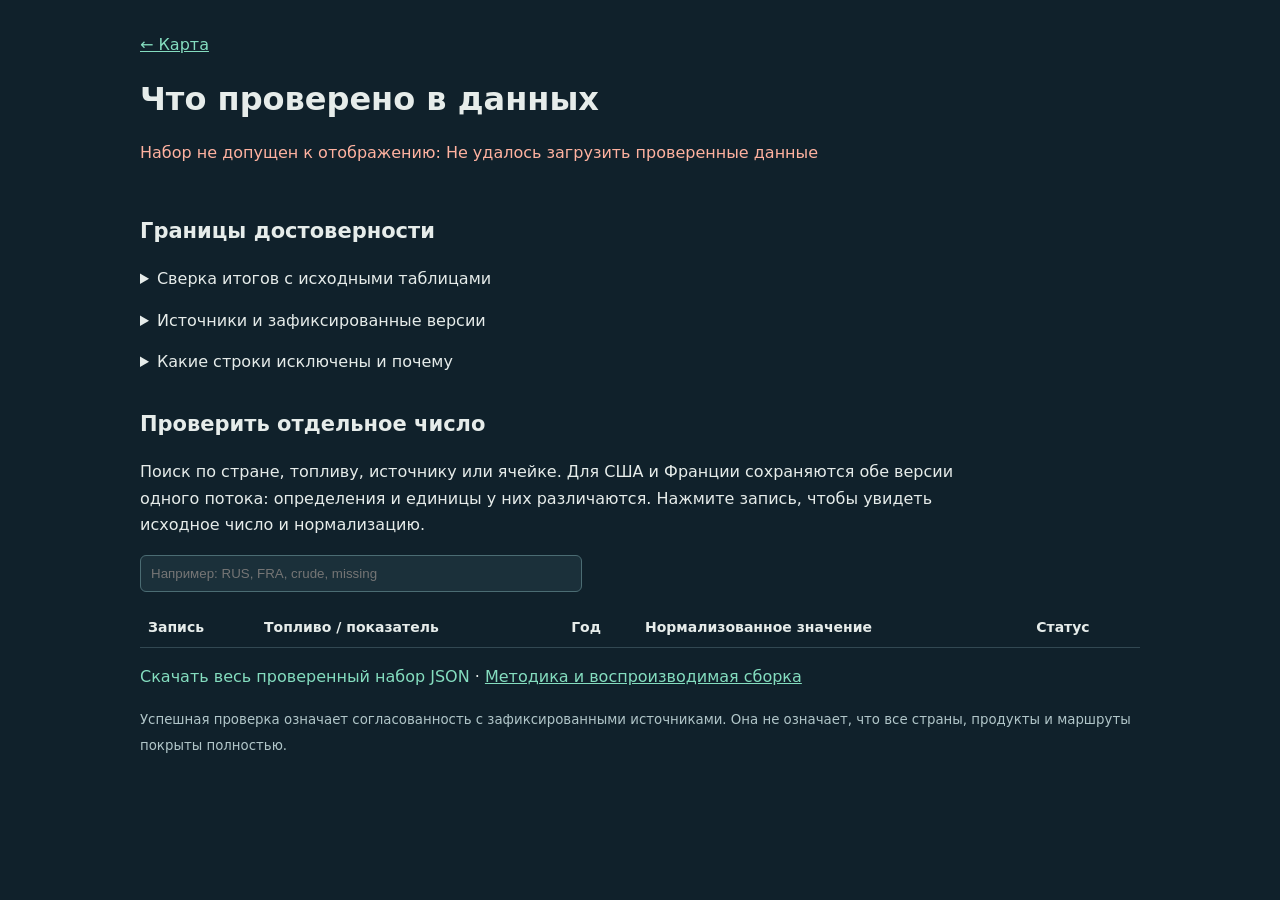
==== validation.html @ 815f2e3f "Add source normalization and end-to-end validation canary" ====
<!doctype html><html lang="ru"><head><meta charset="utf-8"><meta name="viewport" content="width=device-width, initial-scale=1"><title>Проверка данных · Oil Atlas</title><style>
:root{color-scheme:dark;font:16px/1.65 system-ui;background:#10212b;color:#e6ecea}body{max-width:1000px;margin:auto;padding:32px 22px}a{color:#84ddbf}h1{font-size:32px;line-height:1.2}h2{font-size:21px;margin-top:32px}p{max-width:850px}.badge{background:#23463e;border-radius:10px;padding:14px 18px}#metrics{display:flex;flex-wrap:wrap;gap:12px}.metric{padding:14px;background:#1b303a;border-radius:10px;min-width:125px}.metric strong{display:block;font-size:25px}details{margin:15px 0}summary{cursor:pointer}table{border-collapse:collapse;white-space:nowrap;width:100%;font-size:14px}td,th{padding:8px;text-align:left;border-bottom:1px solid #324852}.scroll{overflow:auto}input{background:#1b303a;color:inherit;border:1px solid #4b6c73;border-radius:6px;padding:10px;max-width:95%;width:420px}code{overflow-wrap:anywhere}small{color:#b1c6c9}li{margin:8px 0}.error{color:#ffb2a0}#record-detail{white-space:pre-wrap;overflow-wrap:anywhere;background:#1b303a;padding:15px;font-size:13px}button{background:#23463e;color:#e6ecea;border:1px solid #4b6c73;border-radius:6px;padding:8px;cursor:pointer}button.record{background:none;border:none;color:#84ddbf;text-align:left;padding:0;font:inherit}
</style><script src="data-loader.js?v=5" defer></script><script src="validation.js?v=5" defer></script></head><body>
<a href="./">← Карта</a><h1>Что проверено в данных</h1><p id="status" class="badge">Загружаем проверенный набор…</p><div id="metrics"></div><p id="scope"></p><h2>Границы достоверности</h2><ul id="limitations"></ul><details><summary>Сверка итогов с исходными таблицами</summary><p>В каждой строке — сумма извлечённых значений, опубликованный итог и допуск. Для округлённых таблиц допуск равен половине единицы последнего разряда на каждую строку и итог. Для Excel используются значения ячеек с допуском на вычисления.</p><div class="scroll"><table><thead><tr><th>Проверка</th><th>Сумма</th><th>Итог</th><th>Допуск</th><th>Единица</th></tr></thead><tbody id="checks"></tbody></table></div></details>
<details><summary>Источники и зафиксированные версии</summary><div id="sources"></div></details><details><summary>Какие строки исключены и почему</summary><p>Агрегаты и вложенные итоги не прибавляются к странам повторно. Исторические категории без положительного значения не становятся торговыми связями.</p><div id="excluded"></div></details>
<h2>Проверить отдельное число</h2><p>Поиск по стране, топливу, источнику или ячейке. Для США и Франции сохраняются обе версии одного потока: определения и единицы у них различаются. Нажмите запись, чтобы увидеть исходное число и нормализацию.</p><input id="search" placeholder="Например: RUS, FRA, crude, missing" aria-label="Поиск исходных записей"><p id="count"></p><div class="scroll"><table><thead><tr><th>Запись</th><th>Топливо / показатель</th><th>Год</th><th>Нормализованное значение</th><th>Статус</th></tr></thead><tbody id="observations"></tbody></table></div><pre id="record-detail" hidden></pre><p><a id="download" download>Скачать весь проверенный набор JSON</a> · <a href="https://github.com/razab/oil-atlas">Методика и воспроизводимая сборка</a></p><small>Успешная проверка означает согласованность с зафиксированными источниками. Она не означает, что все страны, продукты и маршруты покрыты полностью.</small>
</body></html>
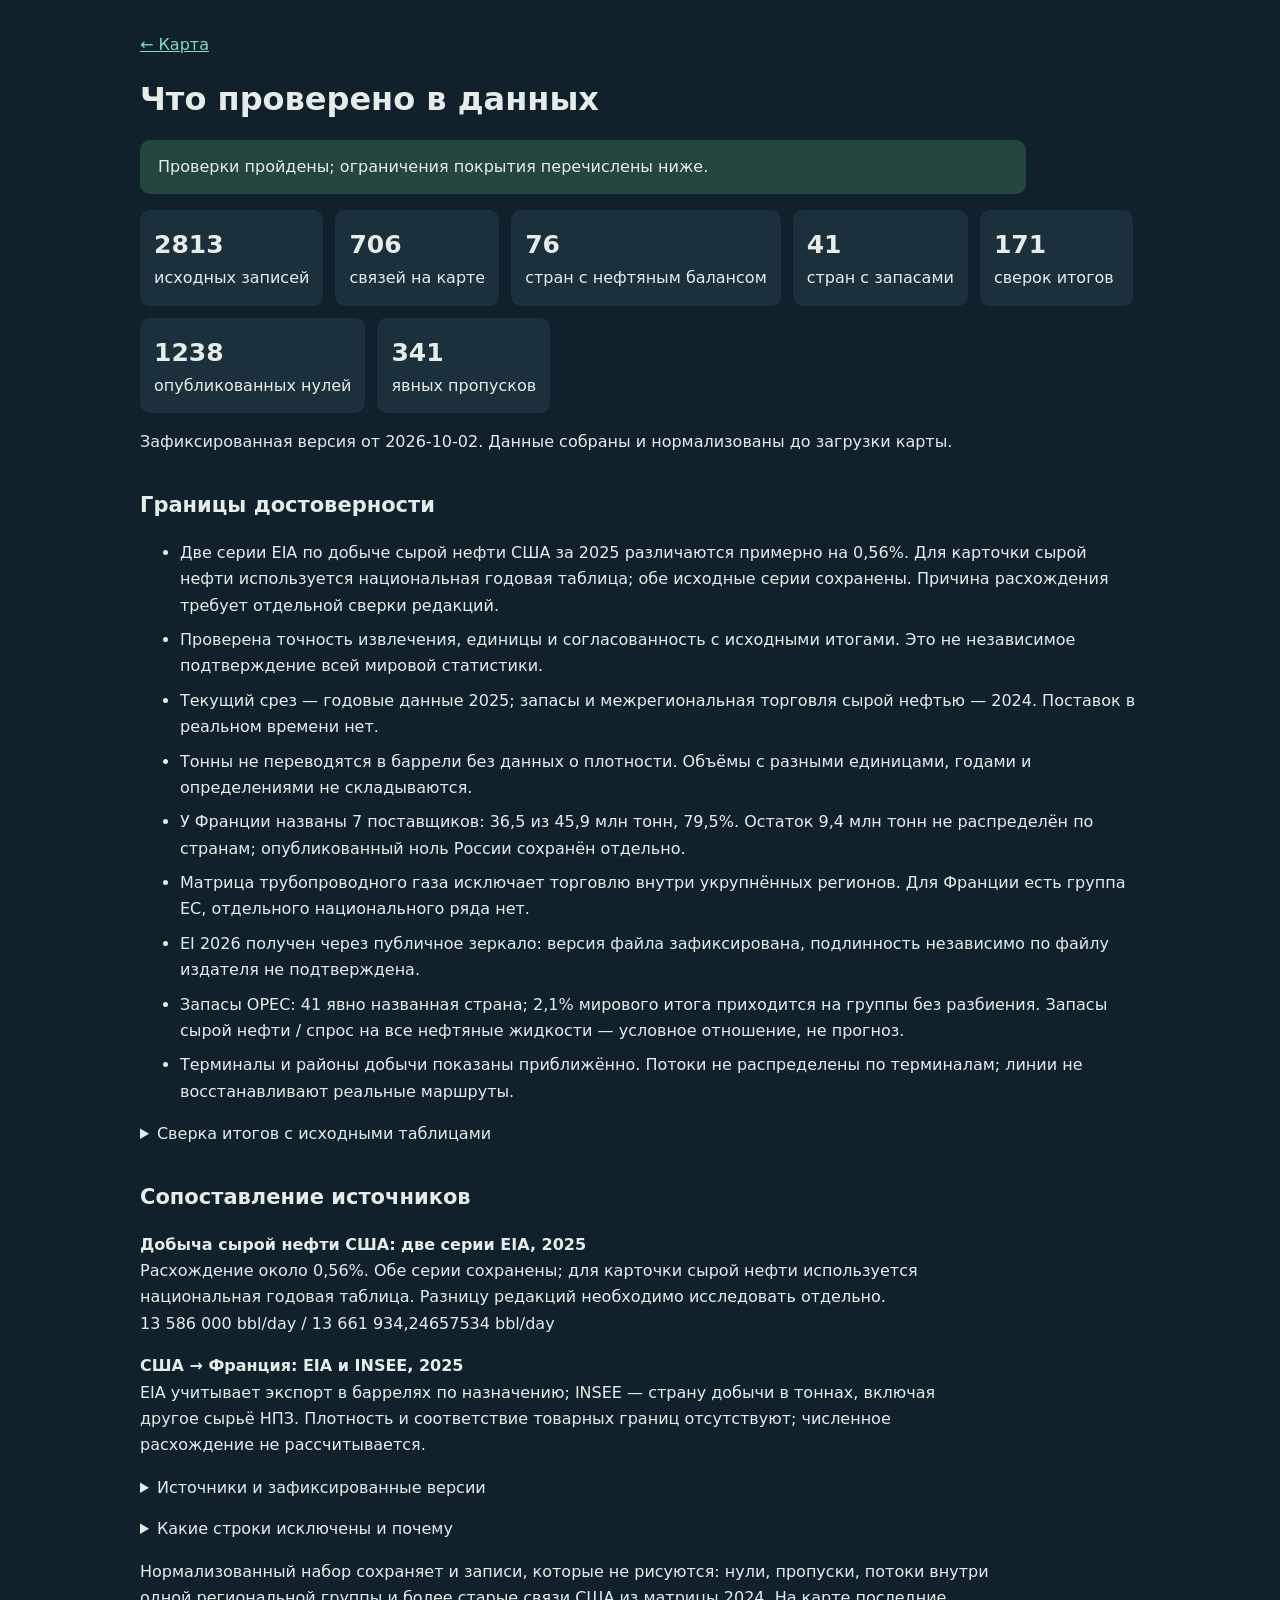
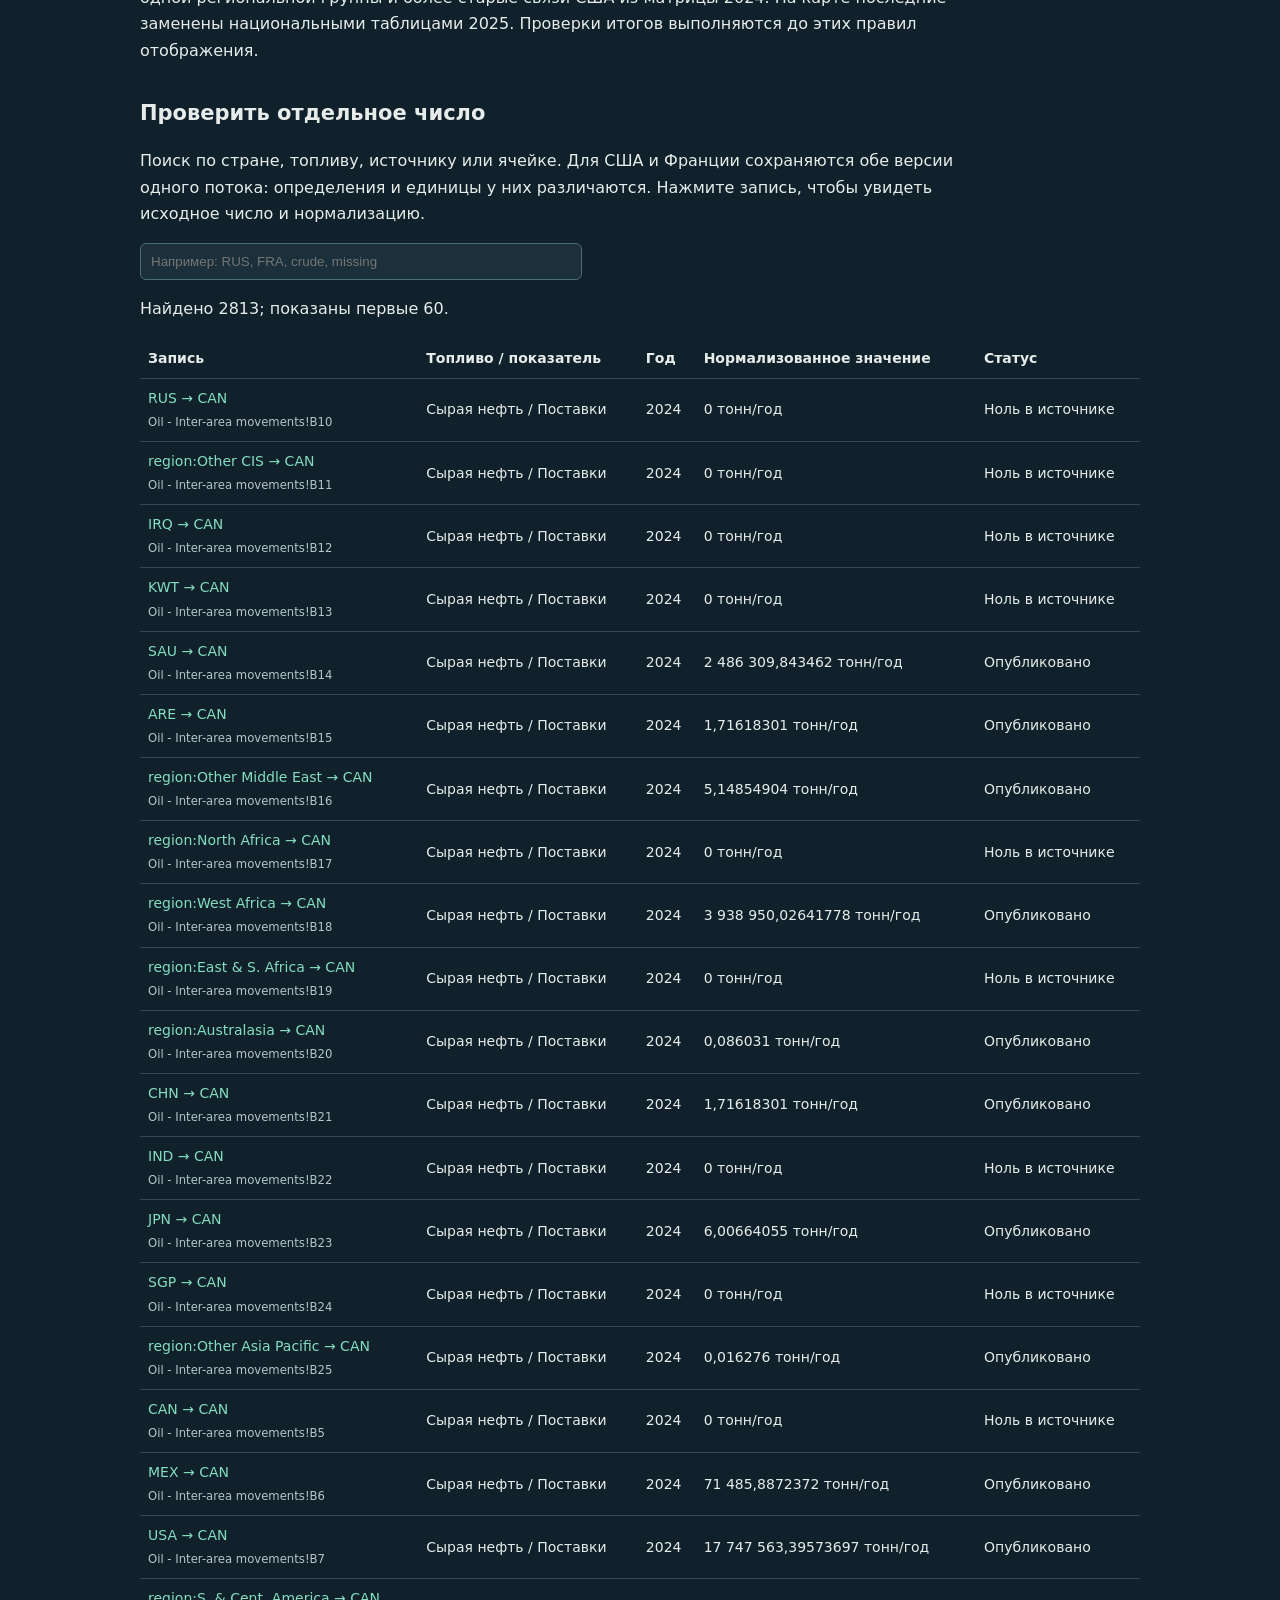
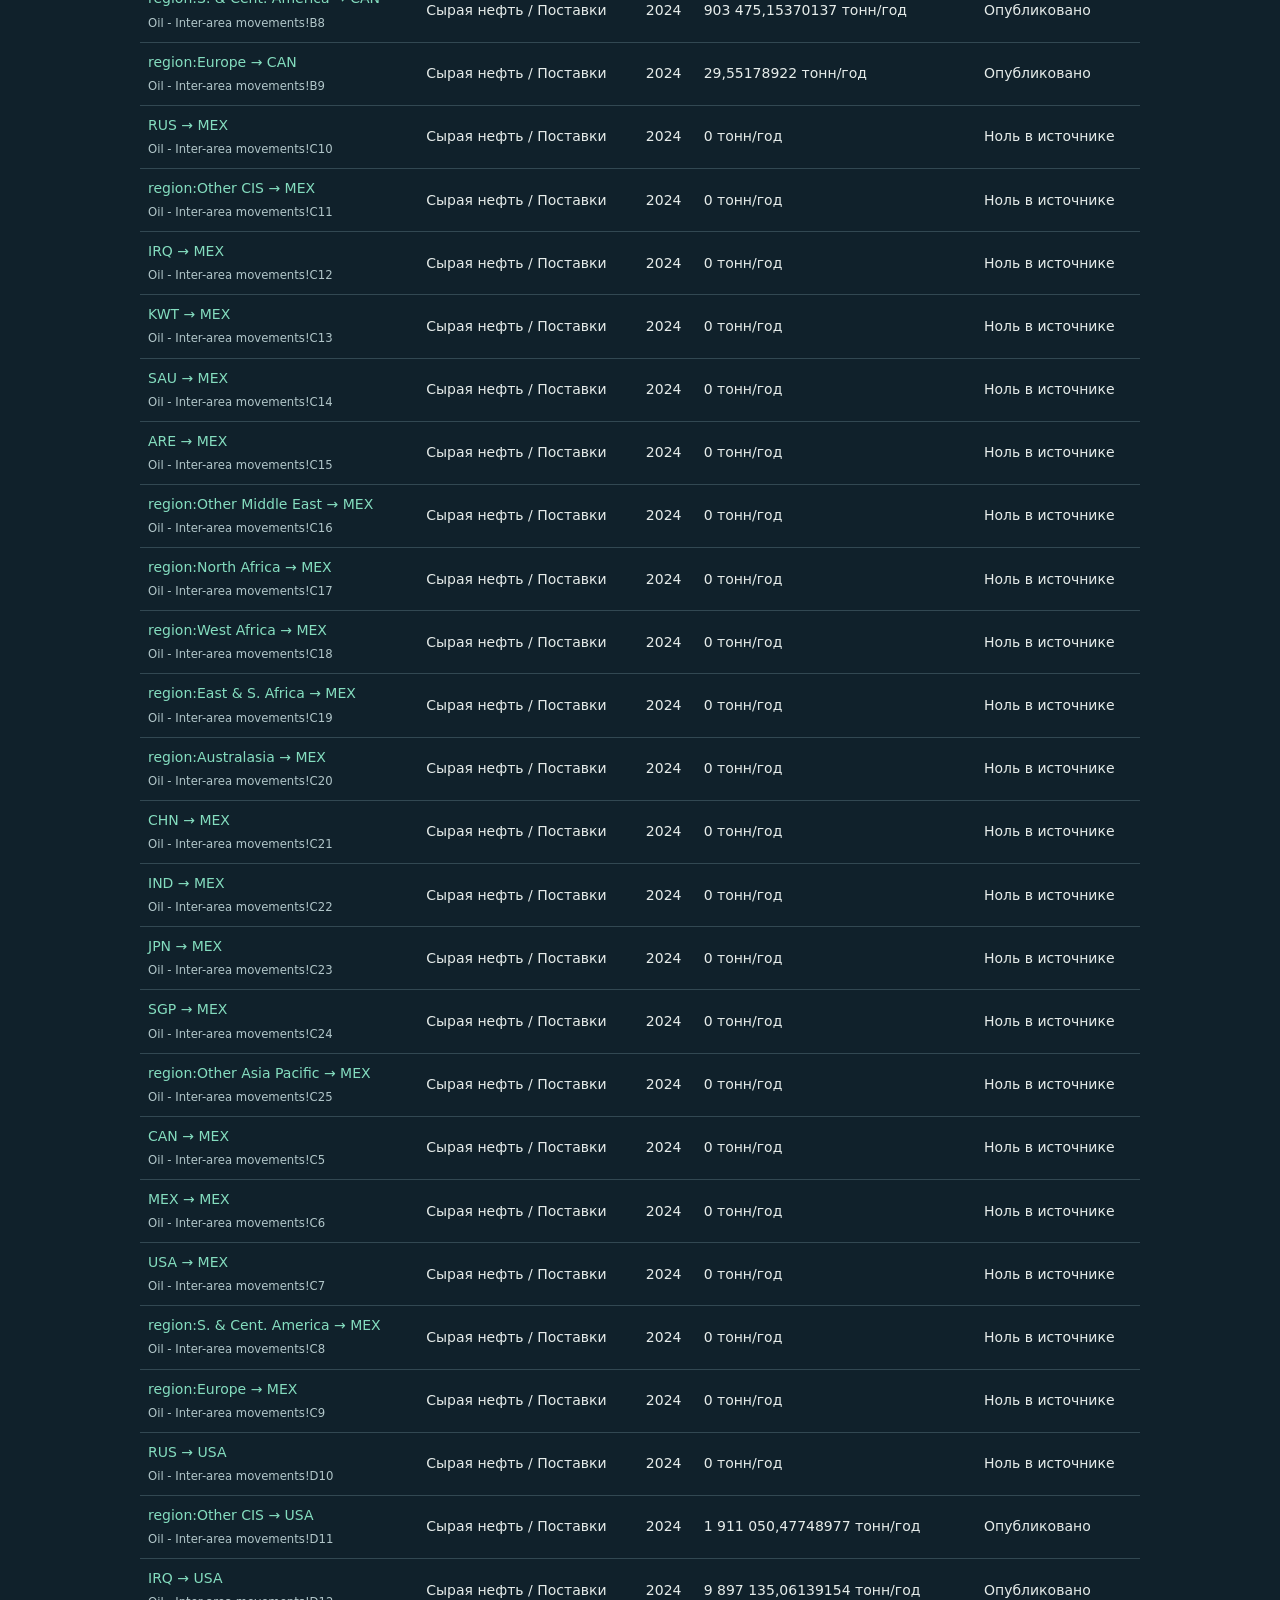
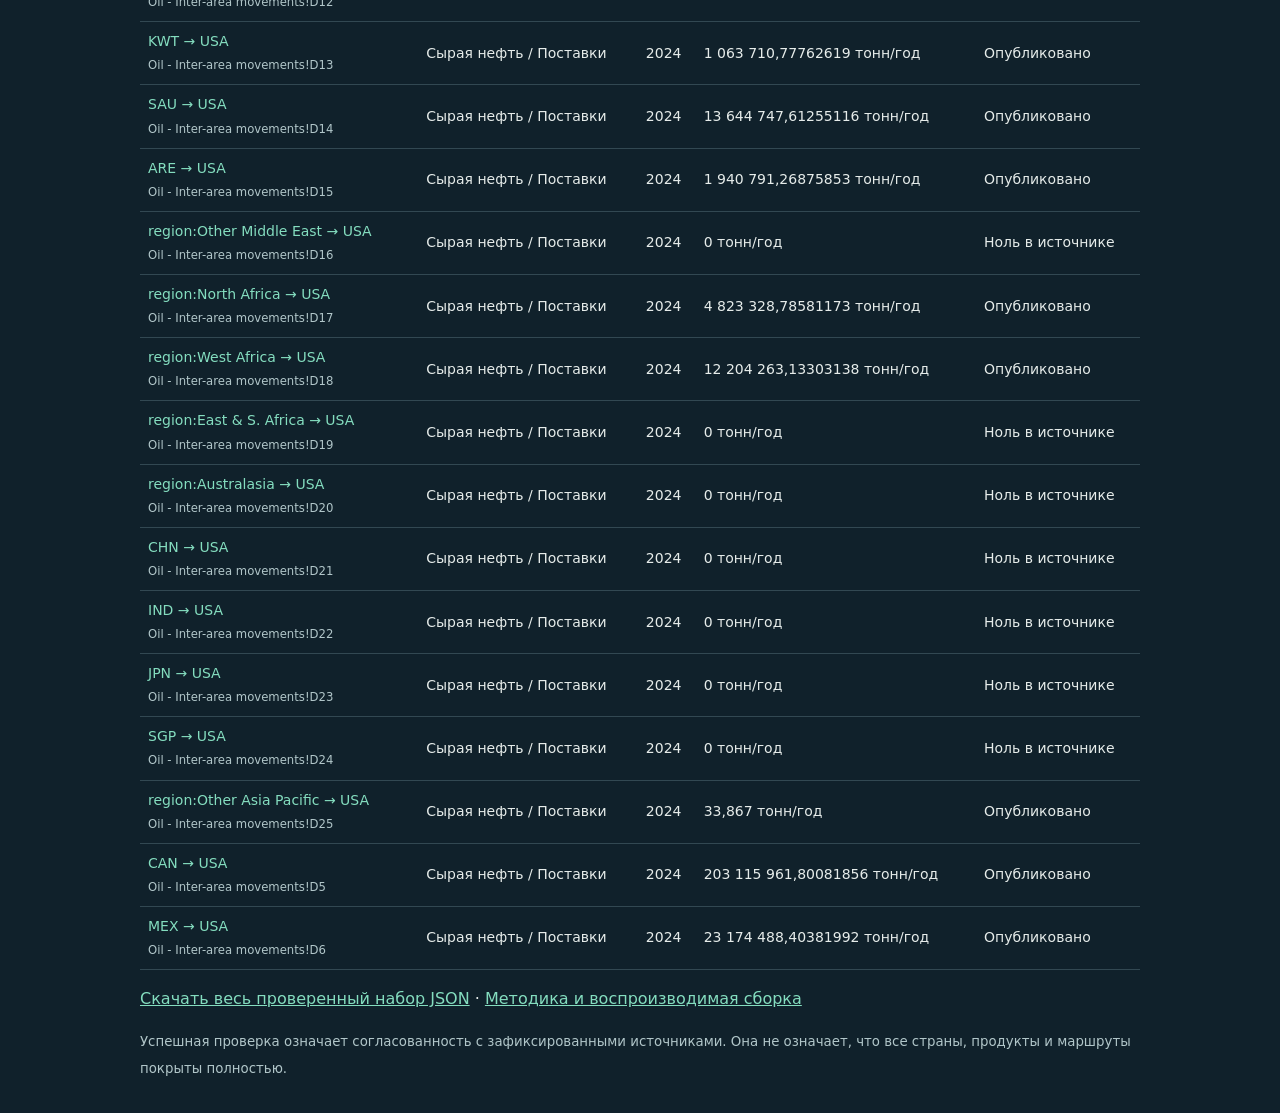
==== commit 89963f9f: "Publish normalized source-backed data with validation and rendering gates" ====
--- a/validation.html
+++ b/validation.html
@@ -1,7 +1,7 @@
 <!doctype html><html lang="ru"><head><meta charset="utf-8"><meta name="viewport" content="width=device-width, initial-scale=1"><title>Проверка данных · Oil Atlas</title><style>
 :root{color-scheme:dark;font:16px/1.65 system-ui;background:#10212b;color:#e6ecea}body{max-width:1000px;margin:auto;padding:32px 22px}a{color:#84ddbf}h1{font-size:32px;line-height:1.2}h2{font-size:21px;margin-top:32px}p{max-width:850px}.badge{background:#23463e;border-radius:10px;padding:14px 18px}#metrics{display:flex;flex-wrap:wrap;gap:12px}.metric{padding:14px;background:#1b303a;border-radius:10px;min-width:125px}.metric strong{display:block;font-size:25px}details{margin:15px 0}summary{cursor:pointer}table{border-collapse:collapse;white-space:nowrap;width:100%;font-size:14px}td,th{padding:8px;text-align:left;border-bottom:1px solid #324852}.scroll{overflow:auto}input{background:#1b303a;color:inherit;border:1px solid #4b6c73;border-radius:6px;padding:10px;max-width:95%;width:420px}code{overflow-wrap:anywhere}small{color:#b1c6c9}li{margin:8px 0}.error{color:#ffb2a0}#record-detail{white-space:pre-wrap;overflow-wrap:anywhere;background:#1b303a;padding:15px;font-size:13px}button{background:#23463e;color:#e6ecea;border:1px solid #4b6c73;border-radius:6px;padding:8px;cursor:pointer}button.record{background:none;border:none;color:#84ddbf;text-align:left;padding:0;font:inherit}
-</style><script src="data-loader.js?v=5" defer></script><script src="validation.js?v=5" defer></script></head><body>
+</style><script src="data-loader.js?v=5-validated-2" defer></script><script src="validation.js?v=5-validated-2" defer></script></head><body>
 <a href="./">← Карта</a><h1>Что проверено в данных</h1><p id="status" class="badge">Загружаем проверенный набор…</p><div id="metrics"></div><p id="scope"></p><h2>Границы достоверности</h2><ul id="limitations"></ul><details><summary>Сверка итогов с исходными таблицами</summary><p>В каждой строке — сумма извлечённых значений, опубликованный итог и допуск. Для округлённых таблиц допуск равен половине единицы последнего разряда на каждую строку и итог. Для Excel используются значения ячеек с допуском на вычисления.</p><div class="scroll"><table><thead><tr><th>Проверка</th><th>Сумма</th><th>Итог</th><th>Допуск</th><th>Единица</th></tr></thead><tbody id="checks"></tbody></table></div></details>
-<details><summary>Источники и зафиксированные версии</summary><div id="sources"></div></details><details><summary>Какие строки исключены и почему</summary><p>Агрегаты и вложенные итоги не прибавляются к странам повторно. Исторические категории без положительного значения не становятся торговыми связями.</p><div id="excluded"></div></details>
-<h2>Проверить отдельное число</h2><p>Поиск по стране, топливу, источнику или ячейке. Для США и Франции сохраняются обе версии одного потока: определения и единицы у них различаются. Нажмите запись, чтобы увидеть исходное число и нормализацию.</p><input id="search" placeholder="Например: RUS, FRA, crude, missing" aria-label="Поиск исходных записей"><p id="count"></p><div class="scroll"><table><thead><tr><th>Запись</th><th>Топливо / показатель</th><th>Год</th><th>Нормализованное значение</th><th>Статус</th></tr></thead><tbody id="observations"></tbody></table></div><pre id="record-detail" hidden></pre><p><a id="download" download>Скачать весь проверенный набор JSON</a> · <a href="https://github.com/razab/oil-atlas">Методика и воспроизводимая сборка</a></p><small>Успешная проверка означает согласованность с зафиксированными источниками. Она не означает, что все страны, продукты и маршруты покрыты полностью.</small>
+<h2>Сопоставление источников</h2><div id="comparisons"></div><details><summary>Источники и зафиксированные версии</summary><div id="sources"></div></details><details><summary>Какие строки исключены и почему</summary><p>Агрегаты и вложенные итоги не прибавляются к странам повторно. Исторические категории без положительного значения не становятся торговыми связями.</p><div id="excluded"></div></details>
+<p>Нормализованный набор сохраняет и записи, которые не рисуются: нули, пропуски, потоки внутри одной региональной группы и более старые связи США из матрицы 2024. На карте последние заменены национальными таблицами 2025. Проверки итогов выполняются до этих правил отображения.</p><h2>Проверить отдельное число</h2><p>Поиск по стране, топливу, источнику или ячейке. Для США и Франции сохраняются обе версии одного потока: определения и единицы у них различаются. Нажмите запись, чтобы увидеть исходное число и нормализацию.</p><input id="search" placeholder="Например: RUS, FRA, crude, missing" aria-label="Поиск исходных записей"><p id="count"></p><div class="scroll"><table><thead><tr><th>Запись</th><th>Топливо / показатель</th><th>Год</th><th>Нормализованное значение</th><th>Статус</th></tr></thead><tbody id="observations"></tbody></table></div><pre id="record-detail" hidden></pre><p><a id="download" download>Скачать весь проверенный набор JSON</a> · <a href="https://github.com/razab/oil-atlas">Методика и воспроизводимая сборка</a></p><small>Успешная проверка означает согласованность с зафиксированными источниками. Она не означает, что все страны, продукты и маршруты покрыты полностью.</small>
 </body></html>
